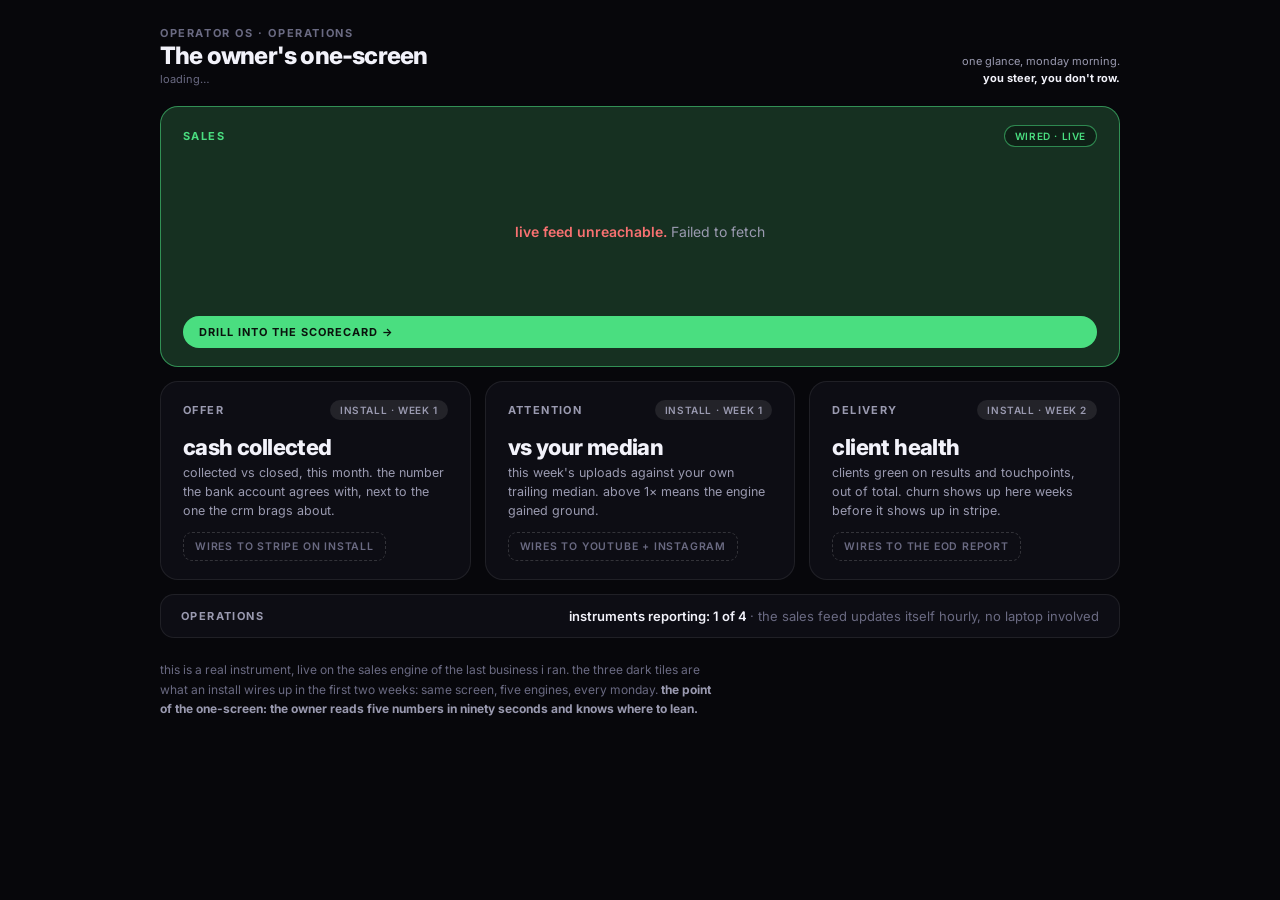
==== one-screen/index.html @ 532d0a9f "owner's one-screen: live sales tile off the real cache, honest install slots Co-Authored-By: Claude " ====
<!doctype html>
<html lang="en">
<head>
<meta charset="utf-8">
<meta name="viewport" content="width=device-width, initial-scale=1">
<title>The Owner's One-Screen</title>
<meta name="theme-color" content="#07070b">
<meta name="mobile-web-app-capable" content="yes">
<meta name="apple-mobile-web-app-capable" content="yes">
<link rel="icon" href="data:image/svg+xml,%3Csvg xmlns='http://www.w3.org/2000/svg' viewBox='0 0 100 100'%3E%3Crect width='100' height='100' rx='22' fill='%2307070b'/%3E%3Crect x='18' y='18' width='28' height='28' rx='7' fill='%234ade80'/%3E%3Crect x='54' y='18' width='28' height='28' rx='7' fill='%23303040'/%3E%3Crect x='18' y='54' width='28' height='28' rx='7' fill='%23303040'/%3E%3Crect x='54' y='54' width='28' height='28' rx='7' fill='%23303040'/%3E%3C/svg%3E">
<link rel="preconnect" href="https://fonts.googleapis.com">
<link rel="preconnect" href="https://fonts.gstatic.com" crossorigin>
<link href="https://fonts.googleapis.com/css2?family=Inter:wght@400;500;600;700;800;900&display=swap" rel="stylesheet">
<style>
  :root{
    --bg:#07070b; --card:#0d0d14; --border:rgba(255,255,255,0.08);
    --txt:#f2f2fa; --mute:#9a9ab0; --dim:#6a6a82;
    --red:#f87171; --amber:#fbbf24; --green:#4ade80; --blue:#60a5fa;
    --green-bg:#163021; --green-bd:rgba(74,222,128,0.55);
    --red-bg:#48201f;   --red-bd:rgba(248,113,113,0.55);
  }
  *{box-sizing:border-box;margin:0;padding:0}
  html,body{background:var(--bg)}
  body{font-family:'Inter',system-ui,sans-serif;color:var(--txt);-webkit-font-smoothing:antialiased}
  .wrap{max-width:1020px;margin:0 auto;padding:26px 30px 46px}

  .head{display:flex;justify-content:space-between;align-items:flex-end;gap:16px;margin-bottom:20px;flex-wrap:wrap}
  .eyebrow{font-size:11px;font-weight:700;color:var(--dim);text-transform:uppercase;letter-spacing:1.6px;margin-bottom:3px}
  .name{font-size:24px;font-weight:800;letter-spacing:-0.8px;line-height:1.05}
  .updated{font-size:11px;color:var(--dim);margin-top:4px}
  .cadence{font-size:11px;color:var(--mute);text-align:right;line-height:1.5}
  .cadence b{color:var(--txt)}

  .grid{display:grid;grid-template-columns:repeat(3,1fr);gap:14px}
  .tile{background:var(--card);border:1px solid var(--border);border-radius:18px;padding:18px 22px;min-height:150px;display:flex;flex-direction:column}
  .tile.live{grid-column:span 3;background:var(--green-bg);border-color:var(--green-bd);min-height:0}
  .tile .eng{font-size:11px;font-weight:700;text-transform:uppercase;letter-spacing:1.4px;color:var(--mute);display:flex;justify-content:space-between;align-items:center;gap:8px}
  .tile.live .eng{color:var(--green)}
  .chip{font-size:10px;font-weight:600;letter-spacing:0.6px;text-transform:uppercase;padding:4px 10px;border-radius:99px;background:rgba(255,255,255,0.09);color:var(--mute)}
  .tile.live .chip{background:rgba(0,0,0,0.32);color:var(--green);border:1px solid var(--green-bd)}

  .liverow{display:grid;grid-template-columns:repeat(4,1fr);gap:18px;margin-top:16px}
  .m .k{font-size:11.5px;color:var(--mute)}
  .m .v{font-size:30px;font-weight:800;letter-spacing:-1px;font-variant-numeric:tabular-nums;margin-top:2px}
  .m .v small{font-size:14px;color:var(--dim);font-weight:600;letter-spacing:0}
  .m .s{font-size:11.5px;margin-top:3px;font-weight:600}
  .g{color:var(--green)} .a{color:var(--amber)} .r{color:var(--red)} .b{color:var(--blue)}
  .openlink{display:inline-block;margin-top:16px;font-size:11px;font-weight:700;letter-spacing:1px;
    text-transform:uppercase;color:#0a130d;background:var(--green);padding:9px 16px;border-radius:99px;text-decoration:none}
  .openlink:hover{opacity:.9}

  .metricname{font-size:22px;font-weight:800;letter-spacing:-0.6px;color:var(--txt);margin-top:14px}
  .metricsub{font-size:12.5px;color:var(--mute);margin-top:4px;line-height:1.5;flex:1}
  .pend{margin-top:12px;font-size:10.5px;font-weight:600;letter-spacing:0.8px;text-transform:uppercase;color:var(--dim);
    border:1.5px dashed rgba(255,255,255,0.16);border-radius:9px;padding:7px 11px;width:fit-content}

  .opsrow{display:flex;justify-content:space-between;align-items:center;gap:14px;background:var(--card);
    border:1px solid var(--border);border-radius:14px;padding:13px 20px;margin-top:14px;flex-wrap:wrap}
  .opsrow .k{font-size:11px;font-weight:700;text-transform:uppercase;letter-spacing:1.4px;color:var(--mute)}
  .opsrow .v{font-size:13px;color:var(--txt);font-weight:600}
  .opsrow .v span{color:var(--dim);font-weight:400}

  .foot{margin-top:22px;font-size:12px;color:var(--dim);line-height:1.6;max-width:70ch}
  .foot b{color:var(--mute)}

  .state{padding:60px 20px;text-align:center;color:var(--mute);font-size:14px}
  .state .err{color:var(--red);font-weight:600}

  @media (max-width:760px){
    .wrap{padding:18px 16px 36px}
    .grid{grid-template-columns:1fr}
    .tile.live{grid-column:span 1}
    .liverow{grid-template-columns:1fr 1fr;gap:14px}
    .cadence{text-align:left}
  }
</style>
</head>
<body>
<div class="wrap">
  <div class="head">
    <div>
      <div class="eyebrow">Operator OS · Operations</div>
      <div class="name">The owner's one-screen</div>
      <div class="updated" id="updated">loading&hellip;</div>
    </div>
    <div class="cadence">one glance, monday morning.<br><b>you steer, you don't row.</b></div>
  </div>

  <div class="grid" id="grid">
    <div class="tile live">
      <div class="eng">Sales <span class="chip">wired · live</span></div>
      <div class="liverow" id="salesrow"><div class="state" style="grid-column:span 4;padding:20px">reading the live feed&hellip;</div></div>
      <a class="openlink" href="https://4rmnkhn.github.io/operator-scorecard/">drill into the scorecard →</a>
    </div>

    <div class="tile">
      <div class="eng">Offer <span class="chip">install · week 1</span></div>
      <div class="metricname">cash collected</div>
      <div class="metricsub">collected vs closed, this month. the number the bank account agrees with, next to the one the crm brags about.</div>
      <div class="pend">wires to stripe on install</div>
    </div>

    <div class="tile">
      <div class="eng">Attention <span class="chip">install · week 1</span></div>
      <div class="metricname">vs your median</div>
      <div class="metricsub">this week's uploads against your own trailing median. above 1× means the engine gained ground.</div>
      <div class="pend">wires to youtube + instagram</div>
    </div>

    <div class="tile">
      <div class="eng">Delivery <span class="chip">install · week 2</span></div>
      <div class="metricname">client health</div>
      <div class="metricsub">clients green on results and touchpoints, out of total. churn shows up here weeks before it shows up in stripe.</div>
      <div class="pend">wires to the eod report</div>
    </div>
  </div>

  <div class="opsrow">
    <span class="k">Operations</span>
    <span class="v" id="opsline">instruments reporting: 1 of 4 <span>· the sales feed updates itself hourly, no laptop involved</span></span>
  </div>

  <p class="foot">this is a real instrument, live on the sales engine of the last business i ran.
  the three dark tiles are what an install wires up in the first two weeks: same screen, five
  engines, every monday. <b>the point of the one-screen: the owner reads five numbers in ninety
  seconds and knows where to lean.</b></p>
</div>

<script>
const CACHE = "https://raw.githubusercontent.com/4rmnkhn/noah-setter-scorecard/main/setter_cache.json";
const WEEKLY_TARGET = 20;
const TZ = "America/Chicago";

function bizWeekdayMon0(){
  const wd = new Intl.DateTimeFormat('en-CA',{timeZone:TZ,weekday:'short'}).format(new Date());
  return {Mon:0,Tue:1,Wed:2,Thu:3,Fri:4,Sat:5,Sun:6}[wd];
}

async function load(){
  try{
    const r = await fetch(CACHE + '?t=' + Date.now(), {cache:'no-store'});
    if(!r.ok) throw new Error('HTTP ' + r.status);
    const data = await r.json();
    const m = data.metrics;

    const upd = new Date(data.generated_at);
    document.getElementById('updated').textContent = 'live feed · updated ' +
      new Intl.DateTimeFormat('en-US',{timeZone:TZ,month:'short',day:'2-digit',hour:'numeric',minute:'2-digit'}).format(upd);

    const daysElapsed = bizWeekdayMon0() + 1;
    const pace = WEEKLY_TARGET * daysElapsed / 7;
    const onPace = m.week_booked >= pace * 0.85;
    const sticking = m.reschedules + m.true_cancels > 0
      ? Math.round(100 * m.reschedules / (m.reschedules + m.true_cancels)) : 100;

    document.getElementById('salesrow').innerHTML = `
      <div class="m"><div class="k">booked this week</div>
        <div class="v">${m.week_booked}<small> / ${WEEKLY_TARGET}</small></div>
        <div class="s ${onPace?'g':'r'}">${onPace?'on pace':'behind pace'}</div></div>
      <div class="m"><div class="k">calls on the calendar</div>
        <div class="v">${m.upcoming}</div>
        <div class="s b">upcoming, held</div></div>
      <div class="m"><div class="k">booked today</div>
        <div class="v">${m.today_booked}</div>
        <div class="s ${m.today_booked>0?'g':'a'}">${m.today_booked>0?'moving':'none yet today'}</div></div>
      <div class="m"><div class="k">cancels that rebook</div>
        <div class="v">${sticking}<small>%</small></div>
        <div class="s ${sticking>=70?'g':'a'}">${m.reschedules} of ${m.reschedules + m.true_cancels} came back</div></div>`;
  }catch(e){
    document.getElementById('salesrow').innerHTML =
      `<div class="state" style="grid-column:span 4"><span class="err">live feed unreachable.</span> ${e.message}</div>`;
  }
}
load();
</script>
</body>
</html>
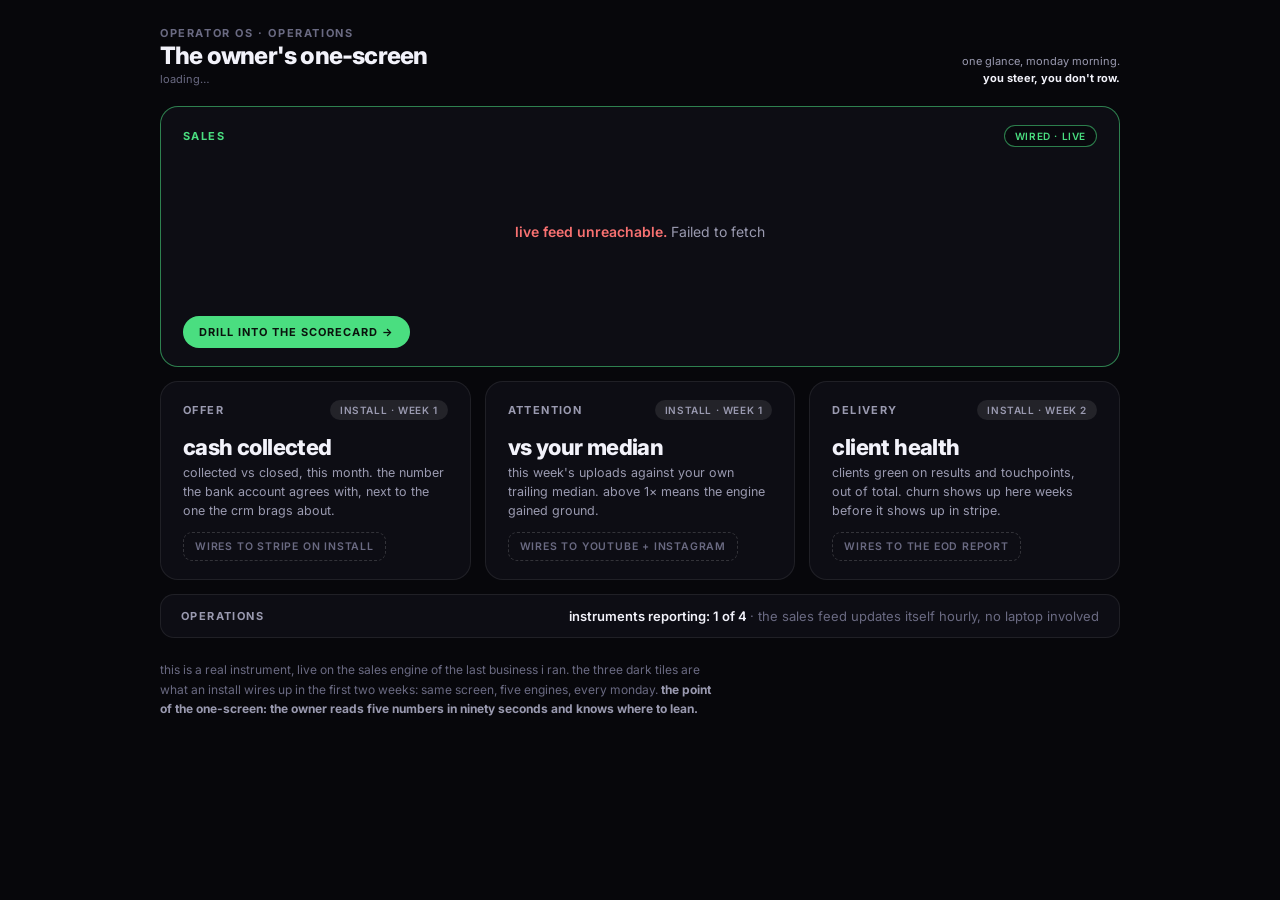
==== commit 7a9c10dd: "one-screen: tile green signals wired not good; fit-content drill link Co-Authored-By: Claude Fable 5" ====
--- a/one-screen/index.html
+++ b/one-screen/index.html
@@ -33,7 +33,7 @@
 
   .grid{display:grid;grid-template-columns:repeat(3,1fr);gap:14px}
   .tile{background:var(--card);border:1px solid var(--border);border-radius:18px;padding:18px 22px;min-height:150px;display:flex;flex-direction:column}
-  .tile.live{grid-column:span 3;background:var(--green-bg);border-color:var(--green-bd);min-height:0}
+  .tile.live{grid-column:span 3;border-color:var(--green-bd);min-height:0}
   .tile .eng{font-size:11px;font-weight:700;text-transform:uppercase;letter-spacing:1.4px;color:var(--mute);display:flex;justify-content:space-between;align-items:center;gap:8px}
   .tile.live .eng{color:var(--green)}
   .chip{font-size:10px;font-weight:600;letter-spacing:0.6px;text-transform:uppercase;padding:4px 10px;border-radius:99px;background:rgba(255,255,255,0.09);color:var(--mute)}
@@ -45,7 +45,7 @@
   .m .v small{font-size:14px;color:var(--dim);font-weight:600;letter-spacing:0}
   .m .s{font-size:11.5px;margin-top:3px;font-weight:600}
   .g{color:var(--green)} .a{color:var(--amber)} .r{color:var(--red)} .b{color:var(--blue)}
-  .openlink{display:inline-block;margin-top:16px;font-size:11px;font-weight:700;letter-spacing:1px;
+  .openlink{display:inline-block;align-self:flex-start;margin-top:16px;font-size:11px;font-weight:700;letter-spacing:1px;
     text-transform:uppercase;color:#0a130d;background:var(--green);padding:9px 16px;border-radius:99px;text-decoration:none}
   .openlink:hover{opacity:.9}
 
